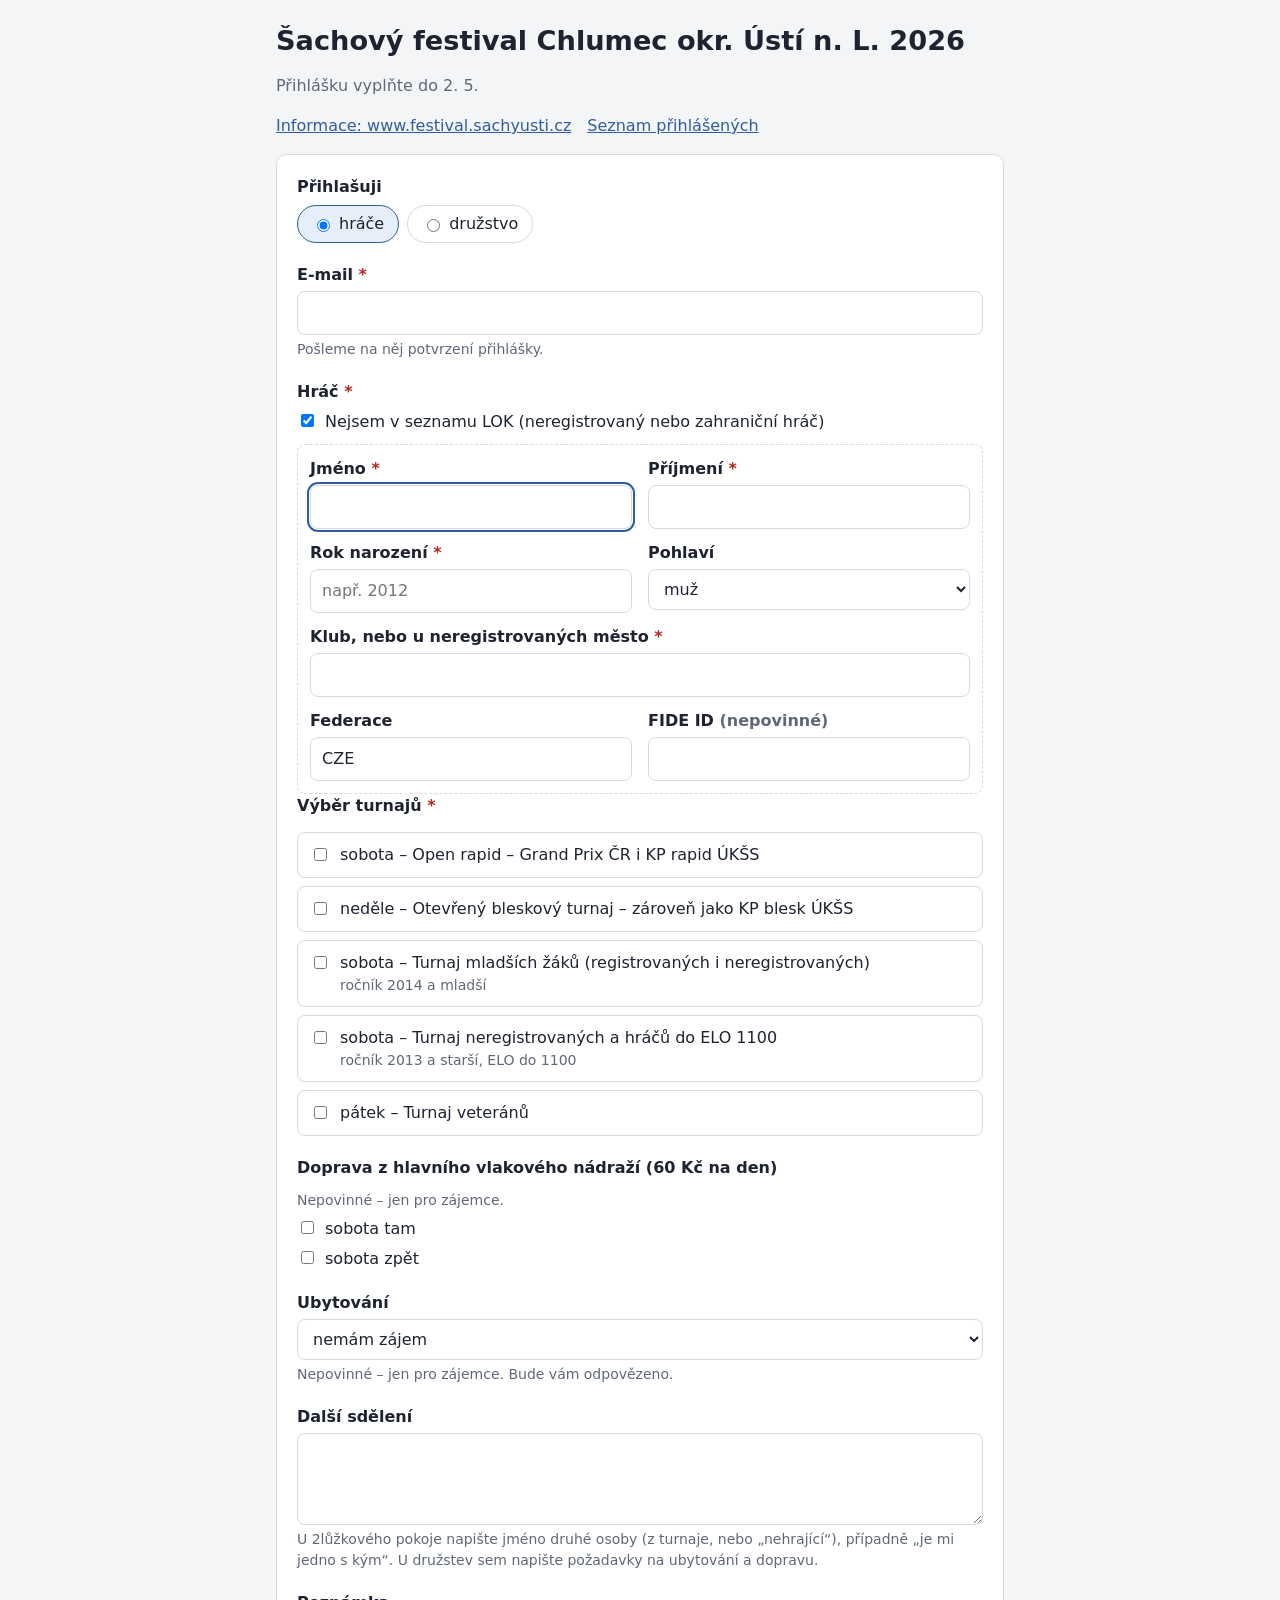
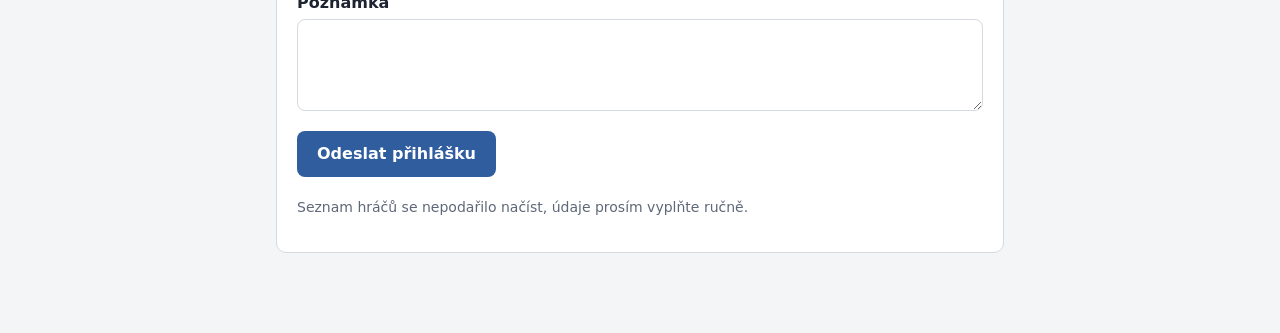
==== docs/index.html @ b5b591aa "Přihlašovací formulář s našeptáváním z LOK a exportem pro Swiss-Manager - formulář na GitHub Pages (" ====
<!doctype html>
<html lang="cs">
<head>
  <meta charset="utf-8">
  <meta name="viewport" content="width=device-width, initial-scale=1">
  <title>Přihláška na turnaj</title>
  <link rel="stylesheet" href="style.css">
</head>
<body>
  <main class="container">
    <header class="hero">
      <h1 id="festival-name">Přihláška na turnaj</h1>
      <p id="festival-intro" class="muted"></p>
      <p class="links"><a id="info-link" hidden>Informace o festivalu</a> <a href="seznam.html">Seznam přihlášených</a></p>
    </header>

    <div id="closed" class="card notice" hidden>Přihlašování je uzavřeno.</div>

    <form id="form" class="card" novalidate hidden>
      <fieldset id="mode-switch" class="mode" hidden>
        <legend>Přihlašuji</legend>
        <label class="pill"><input type="radio" name="mode" value="individual" checked> hráče</label>
        <label class="pill"><input type="radio" name="mode" value="team"> družstvo</label>
      </fieldset>

      <label class="block">E-mail <span class="req">*</span>
        <input type="email" name="email" autocomplete="email" required>
        <span class="hint">Pošleme na něj potvrzení přihlášky.</span>
      </label>

      <section id="individual" data-mode="individual">
        <div id="player-picker"></div>
        <fieldset class="tournaments">
          <legend>Výběr turnajů <span class="req">*</span></legend>
          <div id="tournament-list"></div>
        </fieldset>
      </section>

      <section id="team" data-mode="team" hidden>
        <fieldset id="team-tournament" class="tournaments" hidden>
          <legend>Soutěž družstev <span class="req">*</span></legend>
          <div id="team-tournament-list"></div>
        </fieldset>
        <div class="grid">
          <label>Název družstva <span class="req">*</span><input name="teamName"></label>
          <label>Kapitán / vedoucí družstva <span class="req">*</span><input name="teamCaptain"></label>
        </div>
        <div id="team-players"></div>
      </section>

      <div id="extras"></div>

      <!-- past na roboty: skutečný člověk toto pole nevidí -->
      <label class="hp" aria-hidden="true">Web<input name="web" tabindex="-1" autocomplete="off"></label>

      <div id="errors" class="errors" role="alert" hidden></div>
      <button type="submit" class="primary" id="submit">Odeslat přihlášku</button>
      <p id="db-info" class="muted small"></p>
    </form>

    <div id="done" class="card success" hidden></div>
  </main>

  <script src="js/players.js"></script>
  <script src="js/picker.js"></script>
  <script src="js/form.js"></script>
</body>
</html>
---- docs/style.css ----
:root {
  --bg: #f4f5f7;
  --card: #ffffff;
  --text: #1d2330;
  --muted: #5f6878;
  --border: #d5d9e0;
  --accent: #2f5d9e;
  --accent-text: #ffffff;
  --accent-soft: #e6eef9;
  --danger: #b3261e;
  --danger-soft: #fdecea;
  --warn: #7a5200;
  --warn-soft: #fff4d6;
  --ok-soft: #e7f5ea;
  --radius: 10px;
  color-scheme: light;
}

@media (prefers-color-scheme: dark) {
  :root {
    --bg: #14171c;
    --card: #1d2128;
    --text: #e6e8ec;
    --muted: #9aa3b2;
    --border: #353b46;
    --accent: #7aa7ea;
    --accent-text: #0c1320;
    --accent-soft: #23314a;
    --danger: #ff8a80;
    --danger-soft: #3a1f1f;
    --warn: #ffd27a;
    --warn-soft: #3a3020;
    --ok-soft: #1f3326;
    color-scheme: dark;
  }
}

* { box-sizing: border-box; }
[hidden] { display: none !important; }

body {
  margin: 0;
  background: var(--bg);
  color: var(--text);
  font: 16px/1.5 system-ui, -apple-system, "Segoe UI", Roboto, sans-serif;
}

.container { max-width: 760px; margin: 0 auto; padding: 24px 16px 64px; }
.container.wide { max-width: 1000px; }

h1 { font-size: 1.7rem; line-height: 1.25; margin: 0 0 6px; }
h2 { font-size: 1.2rem; margin: 0 0 8px; }
h3 { font-size: 1.05rem; margin: 18px 0 6px; }
a { color: var(--accent); }

.hero { margin-bottom: 16px; }
.links { display: flex; gap: 16px; flex-wrap: wrap; margin: 4px 0 0; }
.muted { color: var(--muted); }
.small { font-size: 0.875rem; }
.req { color: var(--danger); }

.card {
  background: var(--card);
  border: 1px solid var(--border);
  border-radius: var(--radius);
  padding: 20px;
  margin-bottom: 16px;
}
.notice { font-weight: 600; }
.success { background: var(--ok-soft); }

form > * + *, #extras > * + * { margin-top: 20px; }
section > * + * { margin-top: 16px; }

fieldset { border: 0; padding: 0; margin: 0; min-width: 0; }
legend, .field-label { font-weight: 600; margin-bottom: 6px; padding: 0; }

label.block, .grid label { display: block; font-weight: 600; }
label.block > input, label.block > select, label.block > textarea,
.grid input, .grid select {
  display: block;
  width: 100%;
  margin-top: 4px;
  font-weight: 400;
}

input, select, textarea, button {
  font: inherit;
  color: inherit;
}
input:not([type="checkbox"]):not([type="radio"]), select, textarea {
  background: var(--card);
  border: 1px solid var(--border);
  border-radius: 8px;
  padding: 9px 11px;
}
input:focus-visible, select:focus-visible, textarea:focus-visible, button:focus-visible {
  outline: 2px solid var(--accent);
  outline-offset: 1px;
}
textarea { resize: vertical; }

.hint { display: block; font-weight: 400; font-size: 0.875rem; color: var(--muted); margin-top: 4px; }

.grid { display: grid; grid-template-columns: 1fr 1fr; gap: 12px 16px; }
.grid .wide { grid-column: 1 / -1; }
@media (max-width: 560px) { .grid { grid-template-columns: 1fr; } }

.check { display: flex; gap: 8px; align-items: flex-start; font-weight: 400; margin-top: 6px; cursor: pointer; }
.check input { margin-top: 4px; }

.mode { display: flex; gap: 8px; flex-wrap: wrap; align-items: center; }
.mode legend { width: 100%; }
.pill {
  display: inline-flex; gap: 6px; align-items: center;
  border: 1px solid var(--border); border-radius: 999px; padding: 6px 14px; cursor: pointer;
}
.pill:has(input:checked) { background: var(--accent-soft); border-color: var(--accent); }

/* turnaje */
.tournament {
  display: flex; gap: 10px; align-items: flex-start;
  padding: 10px 12px; border: 1px solid var(--border); border-radius: 8px; margin-top: 8px; cursor: pointer;
}
.tournament input { margin-top: 5px; }
.tournament:has(input:checked) { border-color: var(--accent); background: var(--accent-soft); }
.tournament.disabled { opacity: 0.65; cursor: not-allowed; }
.t-body { display: flex; flex-direction: column; }
.t-rule { font-size: 0.875rem; color: var(--muted); }
.t-block { font-size: 0.875rem; color: var(--danger); }
.t-warn { font-size: 0.875rem; color: var(--warn); background: var(--warn-soft); padding: 4px 8px; border-radius: 6px; margin-top: 4px; }

/* výběr hráče */
.picker { display: block; }
.search-wrap { position: relative; }
.search { width: 100%; }
.suggestions {
  position: absolute; z-index: 10; left: 0; right: 0; top: calc(100% + 4px);
  margin: 0; padding: 4px; list-style: none;
  background: var(--card); border: 1px solid var(--border); border-radius: 8px;
  box-shadow: 0 8px 24px rgba(0, 0, 0, 0.15);
  max-height: 340px; overflow-y: auto;
}
.suggestions li { padding: 8px 10px; border-radius: 6px; cursor: pointer; display: flex; flex-direction: column; }
.suggestions li[aria-selected="true"] { background: var(--accent-soft); }
.suggestions li.empty { cursor: default; color: var(--muted); }
.opt-name { font-weight: 600; }
.opt-meta { font-size: 0.875rem; color: var(--muted); }
.badge {
  display: inline-block; font-size: 0.75rem; font-weight: 700; padding: 0 6px; border-radius: 4px;
  background: var(--accent-soft); color: var(--accent); vertical-align: 1px;
}
.picked {
  display: flex; justify-content: space-between; gap: 12px; align-items: center;
  border: 1px solid var(--accent); background: var(--accent-soft); border-radius: 8px; padding: 10px 12px;
}
.manual { margin-top: 10px; padding: 12px; border: 1px dashed var(--border); border-radius: 8px; }

.board { padding-top: 12px; border-top: 1px solid var(--border); }
.section-title { font-size: 1rem; }

button.link { background: none; border: 0; color: var(--accent); text-decoration: underline; cursor: pointer; padding: 4px; }
button.primary, a.button {
  display: inline-block; border: 0; border-radius: 8px; padding: 11px 20px; cursor: pointer;
  background: var(--accent); color: var(--accent-text); font-weight: 600; text-decoration: none;
}
a.button { background: transparent; color: var(--accent); border: 1px solid var(--accent); }
button.primary:disabled { opacity: 0.6; cursor: progress; }
.actions { display: flex; gap: 12px; flex-wrap: wrap; }

.errors { background: var(--danger-soft); color: var(--danger); border-radius: 8px; padding: 12px 16px; }
.errors ul { margin: 6px 0 0; padding-left: 20px; }

.hp { position: absolute; left: -10000px; width: 1px; height: 1px; overflow: hidden; }

/* seznam přihlášených */
.toc { display: flex; flex-wrap: wrap; gap: 8px 16px; margin-bottom: 16px; }
.table-wrap { overflow-x: auto; }
table { width: 100%; border-collapse: collapse; font-size: 0.95rem; }
th, td { text-align: left; padding: 6px 8px; border-bottom: 1px solid var(--border); white-space: nowrap; }
td:nth-child(4) { white-space: normal; }
th { font-size: 0.8rem; text-transform: uppercase; letter-spacing: 0.03em; color: var(--muted); }
.num { text-align: right; font-variant-numeric: tabular-nums; }
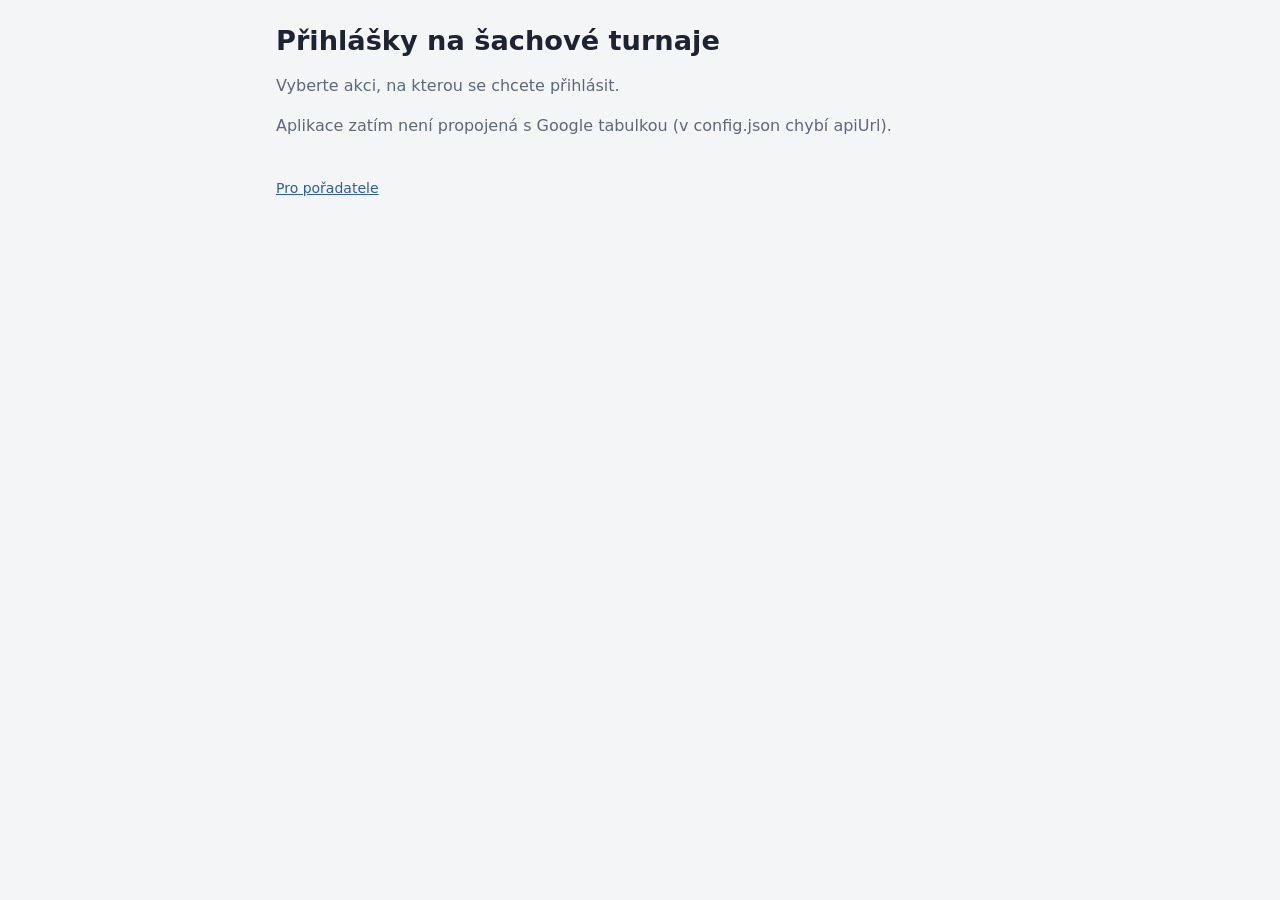
==== commit 823f713a: "Webová aplikace pro více akcí: administrace, správci, export pro SM - akce a turnaje se zakládají v " ====
--- a/docs/index.html
+++ b/docs/index.html
@@ -3,66 +3,22 @@
 <head>
   <meta charset="utf-8">
   <meta name="viewport" content="width=device-width, initial-scale=1">
-  <title>Přihláška na turnaj</title>
+  <title>Přihlášky na šachové turnaje</title>
   <link rel="stylesheet" href="style.css">
 </head>
 <body>
   <main class="container">
     <header class="hero">
-      <h1 id="festival-name">Přihláška na turnaj</h1>
-      <p id="festival-intro" class="muted"></p>
-      <p class="links"><a id="info-link" hidden>Informace o festivalu</a> <a href="seznam.html">Seznam přihlášených</a></p>
+      <h1 id="site-name">Přihlášky na šachové turnaje</h1>
+      <p class="muted">Vyberte akci, na kterou se chcete přihlásit.</p>
     </header>
-
-    <div id="closed" class="card notice" hidden>Přihlašování je uzavřeno.</div>
-
-    <form id="form" class="card" novalidate hidden>
-      <fieldset id="mode-switch" class="mode" hidden>
-        <legend>Přihlašuji</legend>
-        <label class="pill"><input type="radio" name="mode" value="individual" checked> hráče</label>
-        <label class="pill"><input type="radio" name="mode" value="team"> družstvo</label>
-      </fieldset>
-
-      <label class="block">E-mail <span class="req">*</span>
-        <input type="email" name="email" autocomplete="email" required>
-        <span class="hint">Pošleme na něj potvrzení přihlášky.</span>
-      </label>
-
-      <section id="individual" data-mode="individual">
-        <div id="player-picker"></div>
-        <fieldset class="tournaments">
-          <legend>Výběr turnajů <span class="req">*</span></legend>
-          <div id="tournament-list"></div>
-        </fieldset>
-      </section>
-
-      <section id="team" data-mode="team" hidden>
-        <fieldset id="team-tournament" class="tournaments" hidden>
-          <legend>Soutěž družstev <span class="req">*</span></legend>
-          <div id="team-tournament-list"></div>
-        </fieldset>
-        <div class="grid">
-          <label>Název družstva <span class="req">*</span><input name="teamName"></label>
-          <label>Kapitán / vedoucí družstva <span class="req">*</span><input name="teamCaptain"></label>
-        </div>
-        <div id="team-players"></div>
-      </section>
-
-      <div id="extras"></div>
-
-      <!-- past na roboty: skutečný člověk toto pole nevidí -->
-      <label class="hp" aria-hidden="true">Web<input name="web" tabindex="-1" autocomplete="off"></label>
-
-      <div id="errors" class="errors" role="alert" hidden></div>
-      <button type="submit" class="primary" id="submit">Odeslat přihlášku</button>
-      <p id="db-info" class="muted small"></p>
-    </form>
-
-    <div id="done" class="card success" hidden></div>
+    <p id="status" class="muted">Načítám akce…</p>
+    <div id="events"></div>
+    <footer class="footer"><a href="admin.html">Pro pořadatele</a></footer>
   </main>
-
-  <script src="js/players.js"></script>
+  <script src="js/api.js"></script>
+  <script src="js/rules.js"></script>
   <script src="js/picker.js"></script>
-  <script src="js/form.js"></script>
+  <script src="js/home.js"></script>
 </body>
 </html>
--- a/docs/style.css
+++ b/docs/style.css
@@ -77,7 +77,7 @@
 
 label.block, .grid label { display: block; font-weight: 600; }
 label.block > input, label.block > select, label.block > textarea,
-.grid input, .grid select {
+.grid input, .grid select, .grid textarea {
   display: block;
   width: 100%;
   margin-top: 4px;
@@ -160,13 +160,14 @@
 .section-title { font-size: 1rem; }
 
 button.link { background: none; border: 0; color: var(--accent); text-decoration: underline; cursor: pointer; padding: 4px; }
-button.primary, a.button {
-  display: inline-block; border: 0; border-radius: 8px; padding: 11px 20px; cursor: pointer;
-  background: var(--accent); color: var(--accent-text); font-weight: 600; text-decoration: none;
-}
-a.button { background: transparent; color: var(--accent); border: 1px solid var(--accent); }
-button.primary:disabled { opacity: 0.6; cursor: progress; }
-.actions { display: flex; gap: 12px; flex-wrap: wrap; }
+.button, button.primary, .dialog-form button:not(.link) {
+  display: inline-block; border-radius: 8px; padding: 10px 18px; cursor: pointer; font: inherit;
+  font-weight: 600; text-decoration: none; line-height: 1.3;
+  background: transparent; color: var(--accent); border: 1px solid var(--accent);
+}
+.button.primary, button.primary { background: var(--accent); color: var(--accent-text); border-color: var(--accent); }
+button:disabled { opacity: 0.6; cursor: progress; }
+.actions { display: flex; gap: 12px; flex-wrap: wrap; align-items: center; margin: 0; }
 
 .errors { background: var(--danger-soft); color: var(--danger); border-radius: 8px; padding: 12px 16px; }
 .errors ul { margin: 6px 0 0; padding-left: 20px; }
@@ -181,3 +182,50 @@
 td:nth-child(4) { white-space: normal; }
 th { font-size: 0.8rem; text-transform: uppercase; letter-spacing: 0.03em; color: var(--muted); }
 .num { text-align: right; font-variant-numeric: tabular-nums; }
+
+/* úvodní stránka */
+.event-card h2 { margin-bottom: 2px; }
+.event-card ul { margin: 8px 0; padding-left: 20px; }
+.footer { margin-top: 40px; font-size: 0.875rem; }
+.muted-badge { background: var(--border); color: var(--muted); }
+.danger-badge { background: var(--danger-soft); color: var(--danger); }
+
+/* administrace */
+.admin-bar { background: var(--card); border-bottom: 1px solid var(--border); position: sticky; top: 0; z-index: 20; }
+.admin-bar-inner { max-width: 1200px; margin: 0 auto; padding: 10px 16px; display: flex; gap: 16px; align-items: center; flex-wrap: wrap; }
+.admin-bar .brand { font-weight: 700; color: var(--text); text-decoration: none; }
+.admin-bar nav { display: flex; gap: 14px; }
+.spacer { flex: 1; }
+body.admin .container.wide { max-width: 1200px; }
+.page-head { display: flex; justify-content: space-between; align-items: flex-start; gap: 12px; flex-wrap: wrap; margin-bottom: 8px; }
+.page-head h1, .page-head h2 { margin: 0; }
+.toolbar { display: flex; gap: 12px; align-items: center; flex-wrap: wrap; margin: 16px 0; }
+.toolbar .check { margin: 0; }
+.admin-table td { white-space: normal; vertical-align: top; }
+.admin-table input, .admin-table select { width: 100%; min-width: 90px; padding: 5px 8px; }
+.row-actions { white-space: nowrap; }
+.row-actions > * + * { margin-left: 8px; }
+.admin-table tr.cancelled td { opacity: 0.55; text-decoration: line-through; }
+.admin-table tr.cancelled td.row-actions { opacity: 1; text-decoration: none; }
+.org-note { margin-top: 4px; color: var(--warn); }
+button.danger, .link.danger { color: var(--danger); }
+.small-btn { padding: 5px 12px; font-size: 0.875rem; }
+.status { display: inline-block; font-size: 0.8rem; font-weight: 600; padding: 1px 8px; border-radius: 999px; background: var(--border); color: var(--muted); white-space: nowrap; }
+.status-otevreno { background: var(--ok-soft); color: #1d6b32; }
+.status-koncept { background: var(--warn-soft); color: var(--warn); }
+.notice-inline { background: var(--warn-soft); color: var(--warn); padding: 8px 12px; border-radius: 8px; }
+.sub-card { border: 1px solid var(--border); border-radius: 8px; padding: 12px; margin-bottom: 12px; }
+.sub-card-head { display: flex; align-items: center; gap: 8px; margin-bottom: 8px; }
+.grid-3 { grid-template-columns: repeat(3, 1fr); }
+@media (max-width: 800px) { .grid-3 { grid-template-columns: 1fr 1fr; } }
+@media (max-width: 560px) { .grid-3 { grid-template-columns: 1fr; } }
+.grid > span.team-only { display: block; }
+.summary-grid { display: grid; grid-template-columns: repeat(auto-fill, minmax(260px, 1fr)); gap: 16px; }
+.summary-grid ul { padding-left: 18px; margin: 4px 0; }
+.sticky-actions { position: sticky; bottom: 0; background: var(--bg); padding: 12px 0; margin: 0; }
+.login { max-width: 480px; margin: 40px auto; }
+dialog { border: 1px solid var(--border); border-radius: var(--radius); background: var(--card); color: var(--text); padding: 20px; width: min(640px, calc(100vw - 32px)); max-height: calc(100vh - 32px); overflow: auto; }
+dialog::backdrop { background: rgba(0, 0, 0, 0.4); }
+.dialog-form > * + * { margin-top: 14px; }
+.dialog-form h2 { margin: 0; }
+.links button.link { padding: 0; }
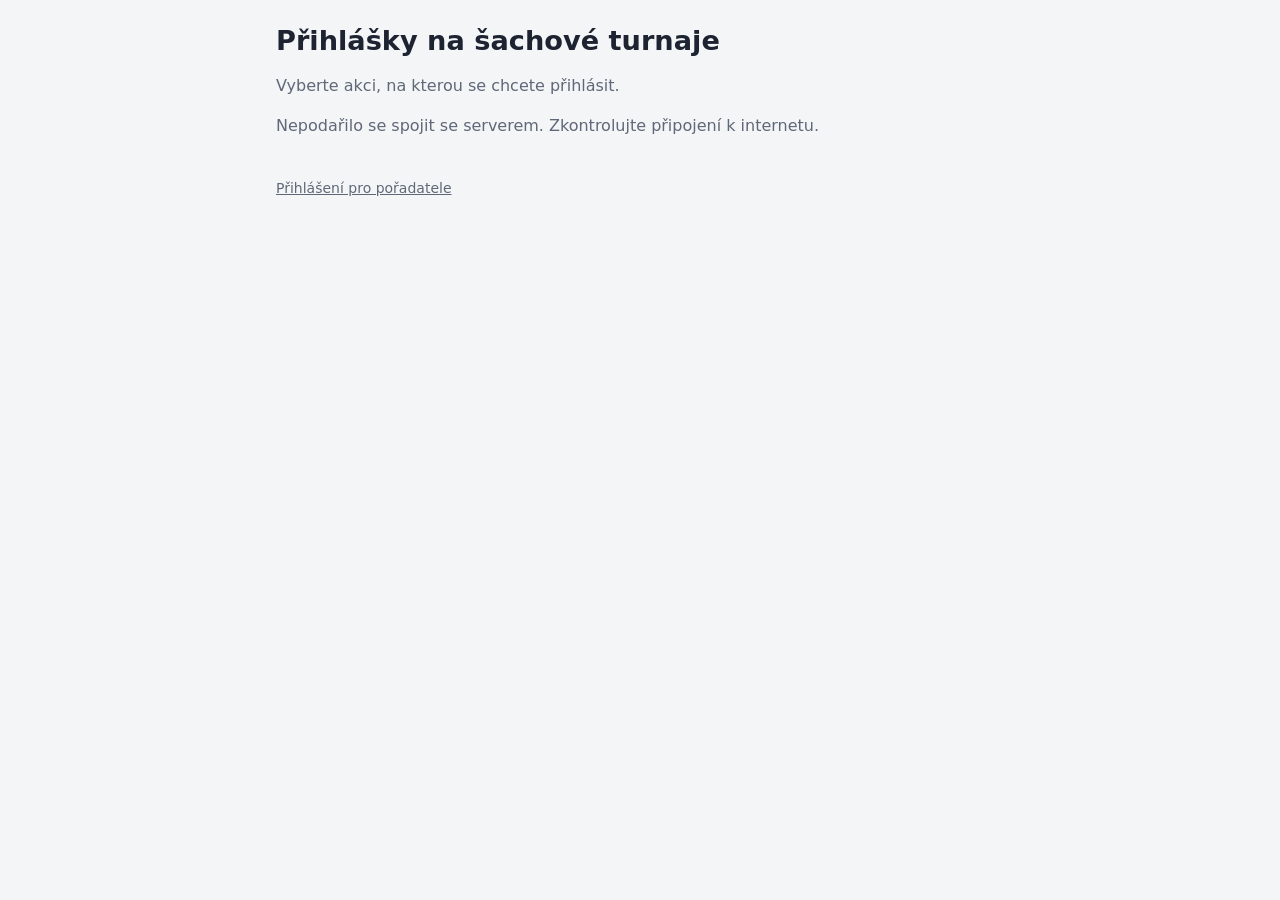
==== commit 605e64bd: "Rychlejší načítání: cache akcí, souběžné stahování hráčů, animace - server si veřejné akce pamatuje " ====
--- a/docs/index.html
+++ b/docs/index.html
@@ -12,9 +12,13 @@
       <h1 id="site-name">Přihlášky na šachové turnaje</h1>
       <p class="muted">Vyberte akci, na kterou se chcete přihlásit.</p>
     </header>
-    <p id="status" class="muted">Načítám akce…</p>
+    <div id="loader" class="loader-card card" role="status">
+      <span class="spinner" aria-hidden="true"></span>
+      <span>Načítám turnaje…<br><span class="small muted">První načtení může trvat několik sekund.</span></span>
+    </div>
+    <p id="status" class="muted" hidden></p>
     <div id="events"></div>
-    <footer class="footer"><a href="admin.html">Pro pořadatele</a></footer>
+    <footer class="footer" id="footer" hidden><a href="admin.html" class="muted">Přihlášení pro pořadatele</a></footer>
   </main>
   <script src="js/api.js"></script>
   <script src="js/rules.js"></script>
--- a/docs/style.css
+++ b/docs/style.css
@@ -165,7 +165,7 @@
   font-weight: 600; text-decoration: none; line-height: 1.3;
   background: transparent; color: var(--accent); border: 1px solid var(--accent);
 }
-.button.primary, button.primary { background: var(--accent); color: var(--accent-text); border-color: var(--accent); }
+.button.primary, button.primary, .dialog-form button.primary { background: var(--accent); color: var(--accent-text); border-color: var(--accent); }
 button:disabled { opacity: 0.6; cursor: progress; }
 .actions { display: flex; gap: 12px; flex-wrap: wrap; align-items: center; margin: 0; }
 
@@ -229,3 +229,67 @@
 .dialog-form > * + * { margin-top: 14px; }
 .dialog-form h2 { margin: 0; }
 .links button.link { padding: 0; }
+
+/* přihláška více hráčů (výprava) */
+.player-card { position: relative; border: 1px solid var(--border); border-radius: var(--radius); padding: 14px; }
+.player-card + .player-card { margin-top: 14px; }
+.player-card .remove-player { position: absolute; top: 10px; right: 10px; }
+.player-card .tournaments { margin-top: 12px; }
+.add-player { display: flex; flex-direction: column; align-items: flex-start; gap: 4px; }
+.bulk { display: flex; flex-wrap: wrap; gap: 8px; align-items: center; padding: 10px 12px; border-radius: 8px; background: var(--accent-soft); }
+.bulk-label { font-weight: 600; font-size: 0.9rem; margin-right: 4px; }
+.chip { font: inherit; font-size: 0.875rem; border: 1px solid var(--accent); color: var(--accent); background: var(--card); border-radius: 999px; padding: 4px 12px; cursor: pointer; }
+.chip[aria-pressed="true"] { background: var(--accent); color: var(--accent-text); }
+.chip:disabled { opacity: 0.5; cursor: not-allowed; }
+.done-player { margin: 8px 0; }
+
+/* formulář + panel pro hromadný výběr hráčů */
+.container.form-page { max-width: 760px; }
+.form-layout { display: flex; flex-direction: column-reverse; gap: 16px; }
+.form-layout > form { margin-bottom: 0; }
+@media (min-width: 1100px) {
+  .container.form-page:has(.form-layout.with-finder) { max-width: 1280px; }
+  .form-layout.with-finder { display: grid; grid-template-columns: minmax(0, 1fr) 420px; align-items: start; }
+  .form-layout.with-finder > aside { position: sticky; top: 16px; }
+  .form-layout.with-finder .finder { max-height: calc(100vh - 32px); overflow-y: auto; }
+}
+.finder { margin: 0; }
+.finder summary { cursor: pointer; }
+.finder-body > * + * { margin-top: 12px; }
+.finder-filters { grid-template-columns: 1fr 1fr; }
+.finder-list { display: flex; flex-direction: column; gap: 2px; }
+.finder-row { display: flex; gap: 10px; align-items: flex-start; padding: 6px 8px; border-radius: 6px; cursor: pointer; }
+.finder-row:hover { background: var(--accent-soft); }
+.finder-row input { margin-top: 4px; }
+.finder-row > span { display: flex; flex-direction: column; }
+.finder-row.in-form { opacity: 0.6; cursor: default; }
+.finder-all { font-weight: 600; padding: 0 8px; }
+.finder-actions { background: var(--card); padding: 12px 0 4px; border-top: 1px solid var(--border); display: flex; flex-direction: column; gap: 8px; align-items: flex-start; }
+@media (min-width: 1100px) { .finder-actions { position: sticky; bottom: -20px; } }
+.finder-tours { display: flex; flex-wrap: wrap; gap: 6px; align-items: center; }
+
+/* import akce */
+.import-form textarea { width: 100%; font-family: ui-monospace, SFMono-Regular, Menlo, Consolas, monospace; font-size: 0.85rem; margin-top: 6px; }
+.steps { padding-left: 20px; margin: 0; }
+.steps > li + li { margin-top: 14px; }
+.steps .actions { margin-top: 8px; }
+.import-note { background: var(--warn-soft); color: var(--text); border-color: var(--warn); }
+.import-note ul { margin: 8px 0 0; padding-left: 20px; color: var(--warn); }
+
+/* změna přihlášky */
+.entry-player { padding: 10px 0; border-top: 1px solid var(--border); }
+.entry-player:first-child { border-top: 0; }
+.entry-row { display: flex; align-items: center; gap: 12px; flex-wrap: wrap; padding: 4px 0 4px 12px; }
+.entry-row > span:first-child { flex: 1; min-width: 160px; }
+.entry-row .check { margin: 0; }
+.cancelled-row > span:first-child { text-decoration: line-through; color: var(--muted); }
+.danger-check { color: var(--danger); }
+.entry-list { margin: 6px 0; padding-left: 20px; }
+#saved ul { margin: 6px 0; padding-left: 20px; }
+
+/* načítání */
+.loader-card { display: flex; align-items: center; gap: 16px; padding: 28px 20px; font-weight: 600; }
+.spinner { width: 34px; height: 34px; flex: none; border-radius: 50%; border: 4px solid var(--accent-soft); border-top-color: var(--accent); animation: spin 0.8s linear infinite; }
+@keyframes spin { to { transform: rotate(360deg); } }
+@media (prefers-reduced-motion: reduce) { .spinner { animation-duration: 2.4s; } }
+.footer a.muted { color: var(--muted); }
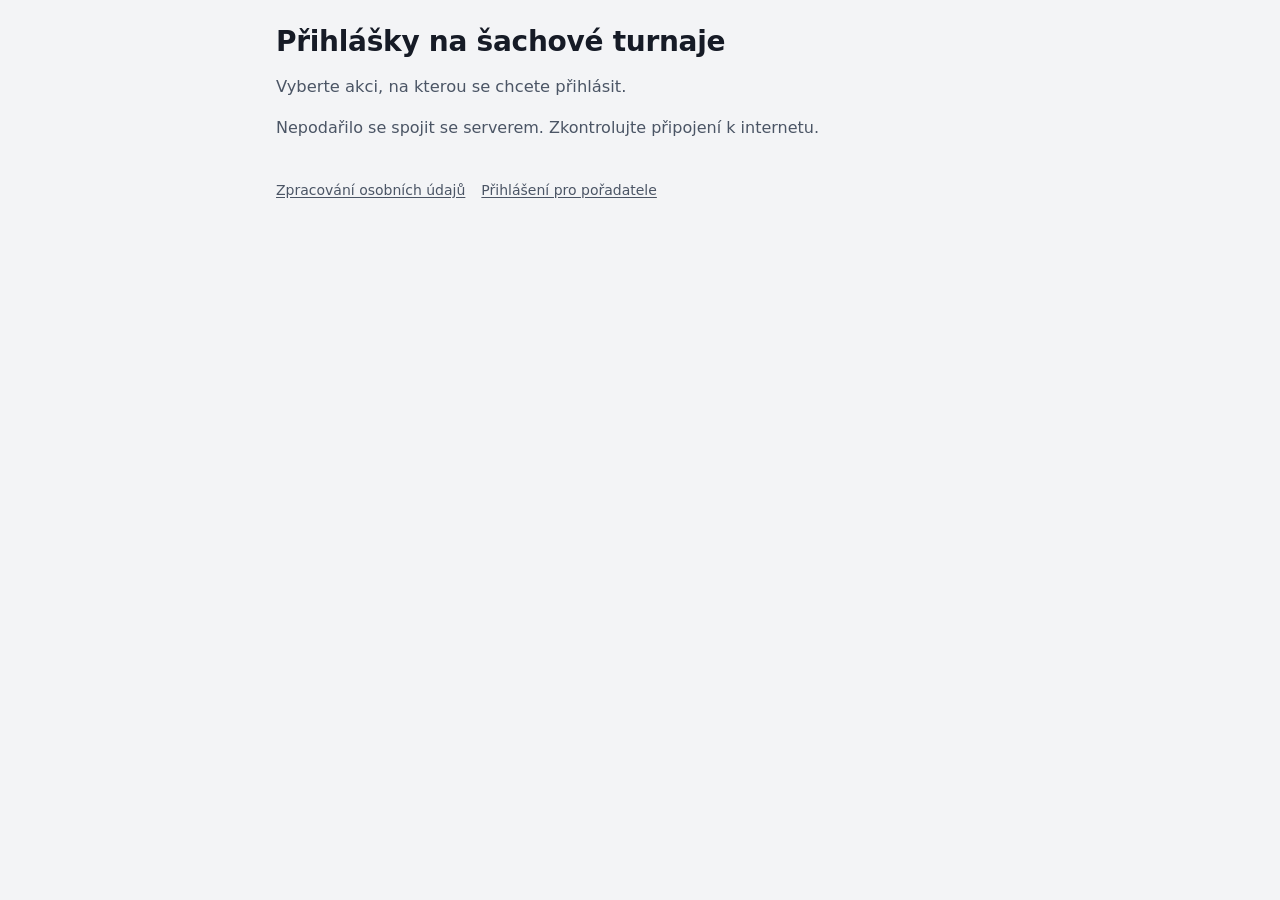
==== commit 277bcb7f: "Seznam k prezenci (po jménech, přihláškách, klubech) a stránka o zpracování osobních údajů - tisk se" ====
--- a/docs/index.html
+++ b/docs/index.html
@@ -18,7 +18,8 @@
     </div>
     <p id="status" class="muted" hidden></p>
     <div id="events"></div>
-    <footer class="footer" id="footer" hidden><a href="admin.html" class="muted">Přihlášení pro pořadatele</a></footer>
+    <footer class="footer links" id="footer" hidden><a href="ochrana-udaju.html" class="muted">Zpracování osobních údajů</a>
+      <a href="admin.html" class="muted">Přihlášení pro pořadatele</a></footer>
   </main>
   <script src="js/api.js"></script>
   <script src="js/rules.js"></script>
--- a/docs/style.css
+++ b/docs/style.css
@@ -1,36 +1,46 @@
 :root {
-  --bg: #f4f5f7;
+  --bg: #f3f4f6;
   --card: #ffffff;
-  --text: #1d2330;
-  --muted: #5f6878;
-  --border: #d5d9e0;
-  --accent: #2f5d9e;
+  --text: #161b26;
+  --muted: #4b5565;
+  --border: #d3d8e0;
+  --input-border: #8c95a3;
+  --row-hover: #f5f8fc;
+  --accent: #24569b;
+  --accent-hover: #1b4579;
   --accent-text: #ffffff;
-  --accent-soft: #e6eef9;
-  --danger: #b3261e;
+  --accent-soft: #e4edf9;
+  --danger: #a8201a;
   --danger-soft: #fdecea;
-  --warn: #7a5200;
-  --warn-soft: #fff4d6;
-  --ok-soft: #e7f5ea;
+  --warn: #6b4700;
+  --warn-soft: #fff3cf;
+  --ok: #17602c;
+  --ok-soft: #e3f4e7;
+  --shadow: 0 1px 2px rgba(16, 24, 40, 0.05), 0 1px 3px rgba(16, 24, 40, 0.06);
   --radius: 10px;
   color-scheme: light;
 }
 
 @media (prefers-color-scheme: dark) {
   :root {
-    --bg: #14171c;
-    --card: #1d2128;
-    --text: #e6e8ec;
-    --muted: #9aa3b2;
-    --border: #353b46;
-    --accent: #7aa7ea;
-    --accent-text: #0c1320;
-    --accent-soft: #23314a;
-    --danger: #ff8a80;
-    --danger-soft: #3a1f1f;
-    --warn: #ffd27a;
-    --warn-soft: #3a3020;
-    --ok-soft: #1f3326;
+    --bg: #121418;
+    --card: #1b1f26;
+    --text: #eceef2;
+    --muted: #b0b8c5;
+    --border: #343b47;
+    --input-border: #6b7584;
+    --row-hover: #222833;
+    --accent: #8fb6f0;
+    --accent-hover: #b0cbf5;
+    --accent-text: #0b1220;
+    --accent-soft: #22324b;
+    --danger: #ff9b92;
+    --danger-soft: #3d2020;
+    --warn: #ffd98a;
+    --warn-soft: #3a301c;
+    --ok: #8fdca4;
+    --ok-soft: #1d3526;
+    --shadow: none;
     color-scheme: dark;
   }
 }
@@ -48,10 +58,13 @@
 .container { max-width: 760px; margin: 0 auto; padding: 24px 16px 64px; }
 .container.wide { max-width: 1000px; }
 
-h1 { font-size: 1.7rem; line-height: 1.25; margin: 0 0 6px; }
-h2 { font-size: 1.2rem; margin: 0 0 8px; }
+h1 { font-size: 1.75rem; line-height: 1.25; margin: 0 0 6px; letter-spacing: -0.01em; }
+h2 { font-size: 1.2rem; line-height: 1.3; margin: 0 0 8px; }
 h3 { font-size: 1.05rem; margin: 18px 0 6px; }
-a { color: var(--accent); }
+a { color: var(--accent); text-underline-offset: 2px; }
+a:hover { color: var(--accent-hover); }
+::placeholder { color: var(--muted); opacity: 0.8; }
+input[type="checkbox"], input[type="radio"] { accent-color: var(--accent); width: 1.1em; height: 1.1em; flex: none; }
 
 .hero { margin-bottom: 16px; }
 .links { display: flex; gap: 16px; flex-wrap: wrap; margin: 4px 0 0; }
@@ -65,9 +78,10 @@
   border-radius: var(--radius);
   padding: 20px;
   margin-bottom: 16px;
+  box-shadow: var(--shadow);
 }
 .notice { font-weight: 600; }
-.success { background: var(--ok-soft); }
+.success { background: var(--ok-soft); border-color: var(--ok); }
 
 form > * + *, #extras > * + * { margin-top: 20px; }
 section > * + * { margin-top: 16px; }
@@ -90,10 +104,11 @@
 }
 input:not([type="checkbox"]):not([type="radio"]), select, textarea {
   background: var(--card);
-  border: 1px solid var(--border);
+  border: 1px solid var(--input-border);
   border-radius: 8px;
   padding: 9px 11px;
 }
+input:not([type="checkbox"]):not([type="radio"]):hover, select:hover, textarea:hover { border-color: var(--text); }
 input:focus-visible, select:focus-visible, textarea:focus-visible, button:focus-visible {
   outline: 2px solid var(--accent);
   outline-offset: 1px;
@@ -115,7 +130,8 @@
   display: inline-flex; gap: 6px; align-items: center;
   border: 1px solid var(--border); border-radius: 999px; padding: 6px 14px; cursor: pointer;
 }
-.pill:has(input:checked) { background: var(--accent-soft); border-color: var(--accent); }
+.pill:has(input:checked) { background: var(--accent-soft); border-color: var(--accent); font-weight: 600; }
+.pill:hover { border-color: var(--accent); }
 
 /* turnaje */
 .tournament {
@@ -123,11 +139,13 @@
   padding: 10px 12px; border: 1px solid var(--border); border-radius: 8px; margin-top: 8px; cursor: pointer;
 }
 .tournament input { margin-top: 5px; }
-.tournament:has(input:checked) { border-color: var(--accent); background: var(--accent-soft); }
-.tournament.disabled { opacity: 0.65; cursor: not-allowed; }
+.tournament:hover { border-color: var(--accent); }
+.tournament:has(input:checked) { border-color: var(--accent); background: var(--accent-soft); box-shadow: inset 3px 0 0 var(--accent); }
+.tournament.disabled { background: var(--bg); color: var(--muted); border-style: dashed; cursor: not-allowed; }
+.tournament.disabled:hover { border-color: var(--border); }
 .t-body { display: flex; flex-direction: column; }
 .t-rule { font-size: 0.875rem; color: var(--muted); }
-.t-block { font-size: 0.875rem; color: var(--danger); }
+.t-block { font-size: 0.875rem; color: var(--danger); font-weight: 600; }
 .t-warn { font-size: 0.875rem; color: var(--warn); background: var(--warn-soft); padding: 4px 8px; border-radius: 6px; margin-top: 4px; }
 
 /* výběr hráče */
@@ -147,8 +165,8 @@
 .opt-name { font-weight: 600; }
 .opt-meta { font-size: 0.875rem; color: var(--muted); }
 .badge {
-  display: inline-block; font-size: 0.75rem; font-weight: 700; padding: 0 6px; border-radius: 4px;
-  background: var(--accent-soft); color: var(--accent); vertical-align: 1px;
+  display: inline-block; font-size: 0.78rem; font-weight: 700; line-height: 1.5; padding: 0 7px; border-radius: 4px;
+  background: var(--accent-soft); color: var(--accent); vertical-align: 1px; white-space: nowrap;
 }
 .picked {
   display: flex; justify-content: space-between; gap: 12px; align-items: center;
@@ -159,17 +177,20 @@
 .board { padding-top: 12px; border-top: 1px solid var(--border); }
 .section-title { font-size: 1rem; }
 
-button.link { background: none; border: 0; color: var(--accent); text-decoration: underline; cursor: pointer; padding: 4px; }
+button.link { background: none; border: 0; color: var(--accent); text-decoration: underline; text-underline-offset: 2px; cursor: pointer; padding: 4px; }
+button.link:hover { color: var(--accent-hover); }
 .button, button.primary, .dialog-form button:not(.link) {
   display: inline-block; border-radius: 8px; padding: 10px 18px; cursor: pointer; font: inherit;
   font-weight: 600; text-decoration: none; line-height: 1.3;
   background: transparent; color: var(--accent); border: 1px solid var(--accent);
 }
 .button.primary, button.primary, .dialog-form button.primary { background: var(--accent); color: var(--accent-text); border-color: var(--accent); }
+.button:hover, button.primary:hover, .dialog-form button:not(.link):hover { background: var(--accent-soft); }
+.button.primary:hover, button.primary:hover, .dialog-form button.primary:hover { background: var(--accent-hover); border-color: var(--accent-hover); }
 button:disabled { opacity: 0.6; cursor: progress; }
 .actions { display: flex; gap: 12px; flex-wrap: wrap; align-items: center; margin: 0; }
 
-.errors { background: var(--danger-soft); color: var(--danger); border-radius: 8px; padding: 12px 16px; }
+.errors { background: var(--danger-soft); color: var(--danger); border: 1px solid var(--danger); border-radius: 8px; padding: 12px 16px; }
 .errors ul { margin: 6px 0 0; padding-left: 20px; }
 
 .hp { position: absolute; left: -10000px; width: 1px; height: 1px; overflow: hidden; }
@@ -180,21 +201,25 @@
 table { width: 100%; border-collapse: collapse; font-size: 0.95rem; }
 th, td { text-align: left; padding: 6px 8px; border-bottom: 1px solid var(--border); white-space: nowrap; }
 td:nth-child(4) { white-space: normal; }
-th { font-size: 0.8rem; text-transform: uppercase; letter-spacing: 0.03em; color: var(--muted); }
+th { font-size: 0.78rem; font-weight: 700; text-transform: uppercase; letter-spacing: 0.03em; color: var(--muted); border-bottom-width: 2px; }
+tbody tr:hover td { background: var(--row-hover); }
 .num { text-align: right; font-variant-numeric: tabular-nums; }
 
 /* úvodní stránka */
 .event-card h2 { margin-bottom: 2px; }
 .event-card ul { margin: 8px 0; padding-left: 20px; }
 .footer { margin-top: 40px; font-size: 0.875rem; }
-.muted-badge { background: var(--border); color: var(--muted); }
+.muted-badge { background: var(--bg); color: var(--muted); box-shadow: inset 0 0 0 1px var(--border); }
 .danger-badge { background: var(--danger-soft); color: var(--danger); }
 
 /* administrace */
 .admin-bar { background: var(--card); border-bottom: 1px solid var(--border); position: sticky; top: 0; z-index: 20; }
 .admin-bar-inner { max-width: 1200px; margin: 0 auto; padding: 10px 16px; display: flex; gap: 16px; align-items: center; flex-wrap: wrap; }
 .admin-bar .brand { font-weight: 700; color: var(--text); text-decoration: none; }
-.admin-bar nav { display: flex; gap: 14px; }
+.admin-bar nav { display: flex; gap: 4px; }
+.admin-bar nav a { text-decoration: none; font-weight: 600; padding: 6px 10px; border-radius: 6px; }
+.admin-bar nav a:hover { background: var(--accent-soft); }
+.admin-bar nav a[aria-current="page"] { background: var(--accent-soft); color: var(--text); }
 .spacer { flex: 1; }
 body.admin .container.wide { max-width: 1200px; }
 .page-head { display: flex; justify-content: space-between; align-items: flex-start; gap: 12px; flex-wrap: wrap; margin-bottom: 8px; }
@@ -203,17 +228,17 @@
 .toolbar .check { margin: 0; }
 .admin-table td { white-space: normal; vertical-align: top; }
 .admin-table input, .admin-table select { width: 100%; min-width: 90px; padding: 5px 8px; }
-.row-actions { white-space: nowrap; }
+.admin-table td.row-actions { white-space: nowrap; }
 .row-actions > * + * { margin-left: 8px; }
-.admin-table tr.cancelled td { opacity: 0.55; text-decoration: line-through; }
-.admin-table tr.cancelled td.row-actions { opacity: 1; text-decoration: none; }
+.admin-table tr.cancelled td { color: var(--muted); text-decoration: line-through; background: var(--bg); }
+.admin-table tr.cancelled td.row-actions, .admin-table tr.cancelled td .badge, .admin-table tr.cancelled td .small { text-decoration: none; }
 .org-note { margin-top: 4px; color: var(--warn); }
 button.danger, .link.danger { color: var(--danger); }
 .small-btn { padding: 5px 12px; font-size: 0.875rem; }
-.status { display: inline-block; font-size: 0.8rem; font-weight: 600; padding: 1px 8px; border-radius: 999px; background: var(--border); color: var(--muted); white-space: nowrap; }
-.status-otevreno { background: var(--ok-soft); color: #1d6b32; }
-.status-koncept { background: var(--warn-soft); color: var(--warn); }
-.notice-inline { background: var(--warn-soft); color: var(--warn); padding: 8px 12px; border-radius: 8px; }
+.status { display: inline-block; font-size: 0.82rem; font-weight: 700; padding: 1px 10px; border-radius: 999px; background: var(--bg); color: var(--muted); box-shadow: inset 0 0 0 1px var(--border); white-space: nowrap; }
+.status-otevreno { background: var(--ok-soft); color: var(--ok); box-shadow: inset 0 0 0 1px var(--ok); }
+.status-koncept { background: var(--warn-soft); color: var(--warn); box-shadow: inset 0 0 0 1px var(--warn); }
+.notice-inline { background: var(--warn-soft); color: var(--warn); border: 1px solid var(--warn); padding: 8px 12px; border-radius: 8px; font-weight: 600; }
 .sub-card { border: 1px solid var(--border); border-radius: 8px; padding: 12px; margin-bottom: 12px; }
 .sub-card-head { display: flex; align-items: center; gap: 8px; margin-bottom: 8px; }
 .grid-3 { grid-template-columns: repeat(3, 1fr); }
@@ -240,7 +265,9 @@
 .bulk-label { font-weight: 600; font-size: 0.9rem; margin-right: 4px; }
 .chip { font: inherit; font-size: 0.875rem; border: 1px solid var(--accent); color: var(--accent); background: var(--card); border-radius: 999px; padding: 4px 12px; cursor: pointer; }
 .chip[aria-pressed="true"] { background: var(--accent); color: var(--accent-text); }
-.chip:disabled { opacity: 0.5; cursor: not-allowed; }
+.chip:hover { background: var(--accent-soft); }
+.chip[aria-pressed="true"]:hover { background: var(--accent-hover); }
+.chip:disabled { border-color: var(--border); color: var(--muted); background: var(--bg); cursor: not-allowed; }
 .done-player { margin: 8px 0; }
 
 /* formulář + panel pro hromadný výběr hráčů */
@@ -262,7 +289,8 @@
 .finder-row:hover { background: var(--accent-soft); }
 .finder-row input { margin-top: 4px; }
 .finder-row > span { display: flex; flex-direction: column; }
-.finder-row.in-form { opacity: 0.6; cursor: default; }
+.finder-row.in-form { color: var(--muted); cursor: default; }
+.finder-row.in-form:hover { background: none; }
 .finder-all { font-weight: 600; padding: 0 8px; }
 .finder-actions { background: var(--card); padding: 12px 0 4px; border-top: 1px solid var(--border); display: flex; flex-direction: column; gap: 8px; align-items: flex-start; }
 @media (min-width: 1100px) { .finder-actions { position: sticky; bottom: -20px; } }
@@ -274,7 +302,7 @@
 .steps > li + li { margin-top: 14px; }
 .steps .actions { margin-top: 8px; }
 .import-note { background: var(--warn-soft); color: var(--text); border-color: var(--warn); }
-.import-note ul { margin: 8px 0 0; padding-left: 20px; color: var(--warn); }
+.import-note ul { margin: 8px 0 0; padding-left: 20px; }
 
 /* změna přihlášky */
 .entry-player { padding: 10px 0; border-top: 1px solid var(--border); }
@@ -293,3 +321,182 @@
 @keyframes spin { to { transform: rotate(360deg); } }
 @media (prefers-reduced-motion: reduce) { .spinner { animation-duration: 2.4s; } }
 .footer a.muted { color: var(--muted); }
+
+/* doplňky s cenou */
+.price { color: var(--muted); font-size: 0.875rem; white-space: nowrap; }
+.extra-qty .qty-row { display: flex; align-items: center; gap: 10px; margin-top: 8px; font-weight: 400; }
+.extra-qty .qty-name { flex: 1; }
+.extra-qty input[type="number"] { width: 80px; text-align: right; }
+.extras-total { padding: 12px 16px; border-radius: 8px; background: var(--accent-soft); border: 1px solid var(--accent); font-size: 1.05rem; }
+.extra-qty .qty-row > .small { min-width: 3.5em; }
+
+/* družstva a soupiska */
+.team-card { position: relative; border: 1px solid var(--border); border-radius: var(--radius); padding: 14px; }
+.team-card + .team-card { margin-top: 14px; }
+.team-card > * + * { margin-top: 12px; }
+.team-card .remove-team { position: absolute; top: 10px; right: 10px; }
+.team-title { margin: 0; }
+.roster-list { list-style: none; margin: 0; padding: 0; border: 1px solid var(--border); border-radius: 8px; }
+.roster-list:empty { display: none; }
+.roster-row { display: flex; gap: 10px; align-items: center; padding: 6px 10px; }
+.roster-row + .roster-row { border-top: 1px solid var(--border); }
+.roster-row.reserve { background: var(--bg); }
+.roster-row.invalid { background: var(--danger-soft); }
+.board-no { width: 2.2em; font-weight: 700; color: var(--muted); flex: none; }
+.rr-name { flex: 1; display: flex; flex-direction: column; min-width: 0; }
+.rr-actions { display: flex; gap: 2px; align-items: center; flex: none; }
+.rr-actions select { padding: 3px 6px; font-size: 0.85rem; max-width: 130px; }
+.rr-actions button:disabled { opacity: 0.35; cursor: default; }
+.roster-add { margin-top: 8px; }
+.roster-add .picker .manual-check { font-size: 0.9rem; }
+.team-block + .team-block { margin-top: 18px; padding-top: 14px; border-top: 1px solid var(--border); }
+.team-block > * + * { margin-top: 10px; }
+.team-block h3 { margin: 0; }
+.team-head { display: flex; flex-wrap: wrap; gap: 4px 12px; align-items: baseline; margin: 18px 0 6px; }
+.team-head h3 { margin: 0; }
+.fee-rules-box { margin-top: 12px; padding-top: 10px; border-top: 1px dashed var(--border); }
+.fee-rule { display: flex; gap: 8px; align-items: center; flex-wrap: wrap; margin: 6px 0; }
+.fee-rule select, .fee-rule input { padding: 6px 8px; }
+.fee-rule [data-r="value"] { width: 150px; }
+.fee-rule [data-r="price"] { width: 90px; }
+label.inline { display: inline-flex; gap: 6px; align-items: center; font-weight: 400; }
+
+/* platby a doklady */
+.stats { display: grid; grid-template-columns: repeat(3, 1fr); gap: 12px; margin-bottom: 16px; }
+.stats > div { background: var(--card); border: 1px solid var(--border); border-radius: var(--radius); padding: 12px 16px; display: flex; flex-direction: column; }
+.stats > div > span { color: var(--muted); font-size: 0.9rem; }
+.stats strong { font-size: 1.4rem; }
+.filters { display: flex; flex-wrap: wrap; gap: 10px 14px; align-items: flex-end; }
+.filters label { display: flex; flex-direction: column; font-weight: 600; font-size: 0.9rem; gap: 4px; }
+.filters .grow { flex: 1; min-width: 200px; }
+.pay-table tr.paid td { color: var(--muted); }
+.pay-bar { position: sticky; bottom: 0; z-index: 15; display: flex; flex-wrap: wrap; gap: 10px; align-items: center; background: var(--card);
+  border: 1px solid var(--accent); border-radius: var(--radius); padding: 10px 14px; margin: 12px 0; box-shadow: 0 -4px 16px rgba(0,0,0,0.08); }
+.issue-group { border: 1px solid var(--border); border-radius: 8px; padding: 8px 12px; margin-bottom: 10px; }
+.issue-group legend { padding: 0 6px; }
+.issue-group ul { margin: 4px 0 8px; padding-left: 18px; }
+.issue-list { max-height: 50vh; overflow: auto; }
+.print-bar { margin-bottom: 16px; }
+
+.receipt { position: relative; background: #fff; color: #111; border: 1px solid #999; padding: 18px 22px; margin: 0 auto 24px; max-width: 760px; font-size: 14px; }
+.receipt .rc-head { display: flex; justify-content: space-between; align-items: baseline; border-bottom: 2px solid #111; padding-bottom: 6px; margin-bottom: 10px; }
+.receipt h2 { margin: 0; font-size: 18px; letter-spacing: 0.04em; }
+.receipt .rc-parties { display: grid; grid-template-columns: 1fr 1fr; gap: 16px; margin-bottom: 12px; }
+.receipt .rc-label { display: block; font-size: 11px; text-transform: uppercase; letter-spacing: 0.05em; color: #555; }
+.receipt table { width: 100%; border-collapse: collapse; margin: 8px 0; }
+.receipt th, .receipt td { border-bottom: 1px solid #ccc; padding: 4px 6px; text-align: left; white-space: normal; color: #111; }
+.receipt th { font-size: 11px; text-transform: uppercase; color: #555; }
+.receipt tfoot td { font-weight: 700; border-top: 2px solid #111; border-bottom: 0; }
+.receipt .num { text-align: right; }
+.receipt .rc-sign { display: grid; grid-template-columns: repeat(3, 1fr); gap: 16px; margin-top: 36px; font-size: 12px; }
+.receipt .rc-sign span { display: block; border-top: 1px dotted #555; margin-top: 30px; padding-top: 2px; color: #555; }
+.receipt.storno { opacity: 0.7; }
+.storno-mark { position: absolute; top: 40%; left: 0; right: 0; text-align: center; font-size: 48px; font-weight: 800; color: rgba(200,0,0,0.25); transform: rotate(-12deg); pointer-events: none; }
+@media print {
+  body.print-receipts { background: #fff; }
+  body.print-receipts .admin-bar, body.print-receipts .no-print { display: none !important; }
+  body.print-receipts .container { max-width: none; padding: 0; }
+  .receipt { border: 1px solid #000; margin: 0 0 0; page-break-after: always; break-after: page; max-width: none; }
+  .receipt:last-child { page-break-after: auto; break-after: auto; }
+}
+@media (max-width: 560px) { .stats { grid-template-columns: 1fr; } .receipt .rc-parties, .receipt .rc-sign { grid-template-columns: 1fr; } }
+.pay-table .num { white-space: nowrap; }
+
+/* prázdné doklady */
+.receipt .blank-line { display: block; border-bottom: 1px solid #888; height: 1.5em; margin: 2px 0; }
+.receipt .blank-line.short { display: inline-block; width: 9em; height: 1.1em; vertical-align: bottom; }
+.receipt .rc-meta .blank-line { display: inline-block; width: 9em; height: 1.1em; vertical-align: bottom; }
+.receipt.blank tbody td { height: 1.6em; }
+.receipt.half .rc-sign { margin-top: 20px; }
+.receipt.half .rc-sign span { margin-top: 22px; }
+@media print {
+  .half-pages .receipt.half { page-break-after: auto; break-after: auto; height: 136mm; overflow: hidden; margin: 0 0 6mm; padding: 10px 16px; font-size: 12px; }
+  .half-pages .receipt.half:nth-child(2n) { page-break-after: always; break-after: page; }
+  .half-pages .receipt.half:last-child { page-break-after: auto; break-after: auto; }
+}
+
+/* přehlednost: kroky formuláře, navigace, mobilní tabulky */
+.back { margin: 0 0 6px; }
+.back a { text-decoration: none; font-weight: 600; }
+.back a:hover { text-decoration: underline; }
+.hero .muted { font-size: 1.02rem; }
+.step-title { display: flex; align-items: center; gap: 10px; font-size: 1.15rem; margin: 0; padding-top: 20px; border-top: 1px solid var(--border); }
+form > .step-title { margin-top: 28px; }
+form > .step-title:first-child { margin-top: 0; padding-top: 0; border-top: 0; }
+form > .step-title + * { margin-top: 12px; }
+#extras > fieldset.extra > legend { float: left; width: 100%; }
+#extras > fieldset.extra > legend + * { clear: both; }
+section > .step-title { margin-bottom: 4px; }
+.step-no { display: inline-flex; align-items: center; justify-content: center; width: 1.7em; height: 1.7em; border-radius: 50%;
+  background: var(--accent); color: var(--accent-text); font-size: 0.85rem; font-weight: 700; flex: none; }
+#extras > .extra { padding-top: 16px; border-top: 1px dashed var(--border); }
+#extras > .extra:first-child, #extras > .extra[hidden] + .extra:not([hidden]) { border-top: 0; padding-top: 0; }
+.player-card, .team-card { background: var(--card); box-shadow: var(--shadow); }
+.player-card:focus-within, .team-card:focus-within { border-color: var(--accent); }
+#submit { font-size: 1.05rem; padding: 12px 24px; }
+
+.event-card { border-left: 4px solid var(--accent); }
+.event-card ul { color: var(--text); }
+.event-card ul li + li { margin-top: 2px; }
+
+.jump { display: flex; flex-wrap: wrap; gap: 6px; align-items: center; margin: 12px 0 0; }
+.jump .chip strong { margin-left: 2px; }
+.stats .stat-ok strong { color: var(--ok); }
+.stats .stat-warn strong { color: var(--warn); }
+.pay-table tr.paid td { background: var(--ok-soft); }
+
+/* tabulky na mobilu se posouvají do strany místo lámání po slovech */
+@media (max-width: 760px) {
+  .admin-table { min-width: 720px; }
+  .admin-bar-inner { gap: 8px 12px; }
+  .container { padding-top: 16px; }
+  h1 { font-size: 1.45rem; }
+  .card { padding: 16px; }
+}
+.table-wrap { -webkit-overflow-scrolling: touch; }
+
+/* seznam k prezenci (tisk) */
+.presence { background: #fff; color: #111; padding: 16px; border: 1px solid #ccc; }
+.presence .pr-head h1 { font-size: 20px; margin: 0; }
+.presence .pr-head p { margin: 2px 0 10px; font-size: 12px; color: #333; }
+.pr-table { width: 100%; border-collapse: collapse; font-size: 12.5px; }
+.pr-table th, .pr-table td { border: 1px solid #999; padding: 3px 6px; color: #111; white-space: normal; vertical-align: top; background: #fff; }
+.pr-table th { font-size: 11px; color: #333; background: #eee; }
+.pr-table tbody tr:hover td { background: #fff; }
+.pr-table .pr-letter td { background: #e6e6e6; font-weight: 700; padding: 1px 6px; }
+.pr-table .pr-box, .pr-box-h { width: 34px; }
+.pr-table .num { white-space: nowrap; }
+.pr-sub { color: #666; }
+.pr-extras { font-size: 11px; color: #444; }
+.pr-table td.pr-group { white-space: nowrap; font-size: 11.5px; }
+.pr-table td:nth-child(2) { min-width: 9em; }
+.pr-groups { margin-top: 18px; }
+.pr-groups h2 { font-size: 15px; margin: 0 0 2px; }
+.pr-group-card { border: 1px solid #999; padding: 6px 8px; margin-top: 8px; break-inside: avoid; page-break-inside: avoid; }
+.pr-group-head { display: flex; gap: 10px; align-items: center; }
+.pr-group-head .pr-title { flex: 1; }
+.pr-letter-badge { display: inline-flex; width: 28px; height: 28px; align-items: center; justify-content: center; border: 2px solid #111; border-radius: 50%; font-weight: 800; }
+.pr-total { font-weight: 800; font-size: 15px; white-space: nowrap; }
+.pr-box.big { width: 26px; height: 26px; border: 1.5px solid #111; }
+.pr-items { width: 100%; border-collapse: collapse; font-size: 12px; margin-top: 4px; }
+.pr-items td { border: 0; border-top: 1px dotted #bbb; padding: 2px 4px; color: #111; background: #fff; }
+.pr-items tbody tr:hover td { background: #fff; }
+@media print {
+  .presence { border: 0; padding: 0; }
+  .pr-table thead { display: table-header-group; }
+  .pr-table tr { break-inside: avoid; page-break-inside: avoid; }
+  @page { size: A4 portrait; margin: 10mm; }
+}
+
+/* zpracování osobních údajů */
+.privacy-note { color: var(--muted); }
+.prose h2 { margin-top: 22px; }
+.prose h2:first-child { margin-top: 0; }
+.prose ul { padding-left: 20px; }
+.prose li + li { margin-top: 6px; }
+.controller { padding: 10px 14px; border-left: 4px solid var(--accent); background: var(--accent-soft); border-radius: 6px; }
+.print-bar .chip { text-decoration: none; }
+.print-bar .chip.active { background: var(--accent); color: var(--accent-text); }
+.pr-inner { margin-top: 6px; font-size: 12px; }
+.pr-group-card .pr-inner th { background: #f3f3f3; }
+.pr-subtotals { margin: 4px 0 0; color: #333; }
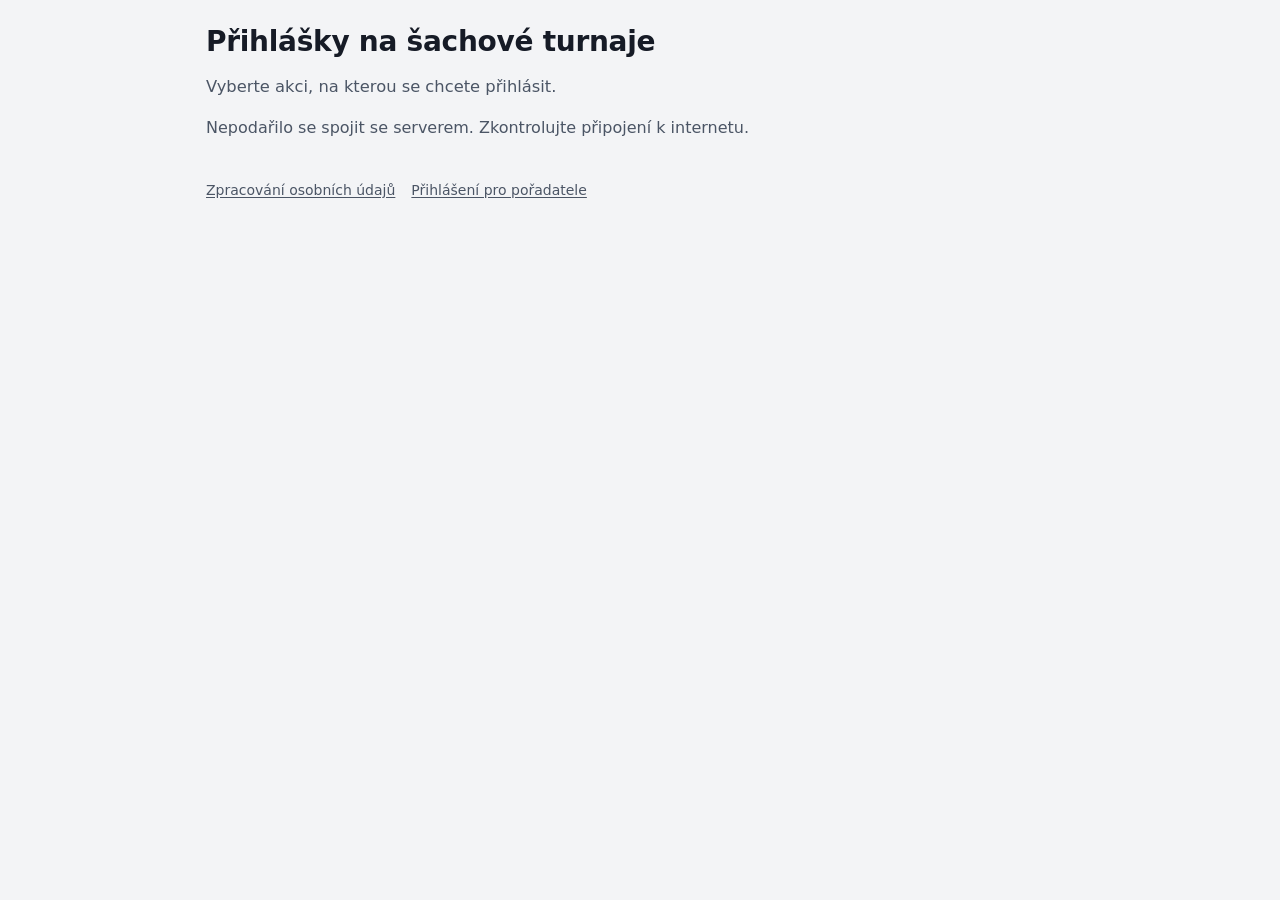
==== commit 7955e181: "Úvodní stránka: kompaktní seznam po měsících, kalendář, hledání a uložení akce do kalendáře - akce j" ====
--- a/docs/index.html
+++ b/docs/index.html
@@ -7,7 +7,7 @@
   <link rel="stylesheet" href="style.css">
 </head>
 <body>
-  <main class="container">
+  <main class="container home">
     <header class="hero">
       <h1 id="site-name">Přihlášky na šachové turnaje</h1>
       <p class="muted">Vyberte akci, na kterou se chcete přihlásit.</p>
@@ -17,6 +17,14 @@
       <span>Načítám turnaje…<br><span class="small muted">První načtení může trvat několik sekund.</span></span>
     </div>
     <p id="status" class="muted" hidden></p>
+    <div id="toolbar" class="home-toolbar" hidden>
+      <div class="seg" role="group" aria-label="Zobrazení">
+        <button type="button" data-view="list" aria-pressed="true">Seznam</button>
+        <button type="button" data-view="calendar" aria-pressed="false">Kalendář</button>
+      </div>
+      <label id="search-wrap" class="home-search" hidden><span class="hp">Hledat akci</span>
+        <input id="search" type="search" placeholder="Hledat akci, místo nebo turnaj…" autocomplete="off"></label>
+    </div>
     <div id="events"></div>
     <footer class="footer links" id="footer" hidden><a href="ochrana-udaju.html" class="muted">Zpracování osobních údajů</a>
       <a href="admin.html" class="muted">Přihlášení pro pořadatele</a></footer>
--- a/docs/style.css
+++ b/docs/style.css
@@ -500,3 +500,67 @@
 .pr-inner { margin-top: 6px; font-size: 12px; }
 .pr-group-card .pr-inner th { background: #f3f3f3; }
 .pr-subtotals { margin: 4px 0 0; color: #333; }
+
+/* úvodní stránka: kompaktní seznam a kalendář */
+.container.home { max-width: 900px; }
+.home-toolbar { display: flex; gap: 12px; align-items: center; flex-wrap: wrap; margin: 0 0 8px; }
+.home-search { flex: 1; min-width: 220px; }
+.home-search input { width: 100%; }
+.seg { display: inline-flex; border: 1px solid var(--accent); border-radius: 8px; overflow: hidden; }
+.seg button { font: inherit; font-weight: 600; border: 0; background: var(--card); color: var(--accent); padding: 7px 14px; cursor: pointer; }
+.seg button + button { border-left: 1px solid var(--accent); }
+.seg button[aria-pressed="true"] { background: var(--accent); color: var(--accent-text); }
+.month-title { font-size: 0.85rem; text-transform: uppercase; letter-spacing: 0.06em; color: var(--muted); margin: 18px 0 6px; }
+.month-title:first-child { margin-top: 4px; }
+.ev-row { display: grid; grid-template-columns: 64px minmax(0, 1fr) auto; gap: 4px 16px; align-items: center;
+  background: var(--card); border: 1px solid var(--border); border-radius: var(--radius); padding: 10px 14px; margin-bottom: 8px; box-shadow: var(--shadow); }
+.ev-row:hover { border-color: var(--accent); }
+.ev-date { display: flex; flex-direction: column; align-items: center; justify-content: center; line-height: 1.1;
+  border-radius: 8px; background: var(--accent-soft); color: var(--accent); padding: 6px 2px; min-height: 58px; }
+.ev-month { font-size: 0.72rem; font-weight: 700; text-transform: uppercase; letter-spacing: 0.05em; }
+.ev-day { font-size: 1.35rem; font-weight: 800; }
+.ev-day.long { font-size: 1.05rem; }
+.ev-wd { font-size: 0.72rem; color: var(--muted); }
+.ev-main { min-width: 0; }
+.ev-main h3 { margin: 0; font-size: 1.05rem; line-height: 1.3; }
+.ev-main h3 a { color: var(--text); text-decoration: none; }
+.ev-main h3 a:hover { color: var(--accent); text-decoration: underline; }
+.ev-meta { margin: 2px 0 0; font-size: 0.9rem; color: var(--muted); }
+.ev-soon { color: var(--warn); font-weight: 700; }
+.ev-tours { font-size: 0.9rem; margin-top: 2px; }
+.ev-tours summary { cursor: pointer; color: var(--muted); }
+.ev-tours summary:hover { color: var(--accent); }
+.ev-tours ul { margin: 4px 0 2px; padding-left: 18px; }
+.ev-actions { display: flex; flex-direction: column; align-items: flex-end; gap: 6px; }
+.ev-links { display: flex; gap: 12px; font-size: 0.875rem; flex-wrap: wrap; justify-content: flex-end; }
+.ev-links button.link { padding: 0; font-size: inherit; }
+.ev-row.closed .ev-date { background: var(--bg); color: var(--muted); box-shadow: inset 0 0 0 1px var(--border); }
+.closed-list { margin-top: 18px; }
+.closed-list > summary { cursor: pointer; font-weight: 600; color: var(--muted); margin-bottom: 8px; }
+@media (max-width: 640px) {
+  .ev-row { grid-template-columns: 52px minmax(0, 1fr); padding: 10px; gap: 4px 12px; }
+  .ev-date { min-height: 50px; }
+  .ev-actions { grid-column: 1 / -1; flex-direction: row; align-items: center; justify-content: space-between; flex-wrap: wrap; }
+}
+
+.cal { padding: 14px; }
+.cal-head { display: flex; align-items: center; justify-content: space-between; margin-bottom: 10px; }
+.cal-head h2 { margin: 0; font-size: 1.15rem; text-transform: capitalize; }
+.cal-grid { display: grid; grid-template-columns: repeat(7, minmax(0, 1fr)); gap: 3px; }
+.cal-wd { text-align: center; font-size: 0.78rem; font-weight: 700; color: var(--muted); text-transform: uppercase; padding: 2px 0; }
+.cal-cell { min-height: 74px; border: 1px solid var(--border); border-radius: 6px; padding: 3px; display: flex; flex-direction: column; gap: 2px; min-width: 0; }
+.cal-cell.other { background: var(--bg); }
+.cal-cell.other .cal-num { color: var(--muted); }
+.cal-cell.today { border-color: var(--accent); box-shadow: inset 0 0 0 1px var(--accent); }
+.cal-num { font-size: 0.8rem; font-weight: 700; }
+.cal-ev { display: block; font-size: 0.75rem; line-height: 1.25; padding: 1px 4px; border-radius: 4px; background: var(--accent); color: var(--accent-text);
+  text-decoration: none; white-space: nowrap; overflow: hidden; text-overflow: ellipsis; }
+.cal-ev:hover { background: var(--accent-hover); color: var(--accent-text); }
+.cal-ev.closed { background: var(--border); color: var(--text); }
+.cal + .ev-row, .cal ~ p { margin-top: 12px; }
+@media (max-width: 640px) {
+  .cal-cell { min-height: 44px; }
+  .cal-ev { font-size: 0; height: 6px; padding: 0; border-radius: 3px; }
+}
+.ev-day { white-space: nowrap; }
+@media (max-width: 640px) { .ev-day.long { font-size: 0.88rem; } }
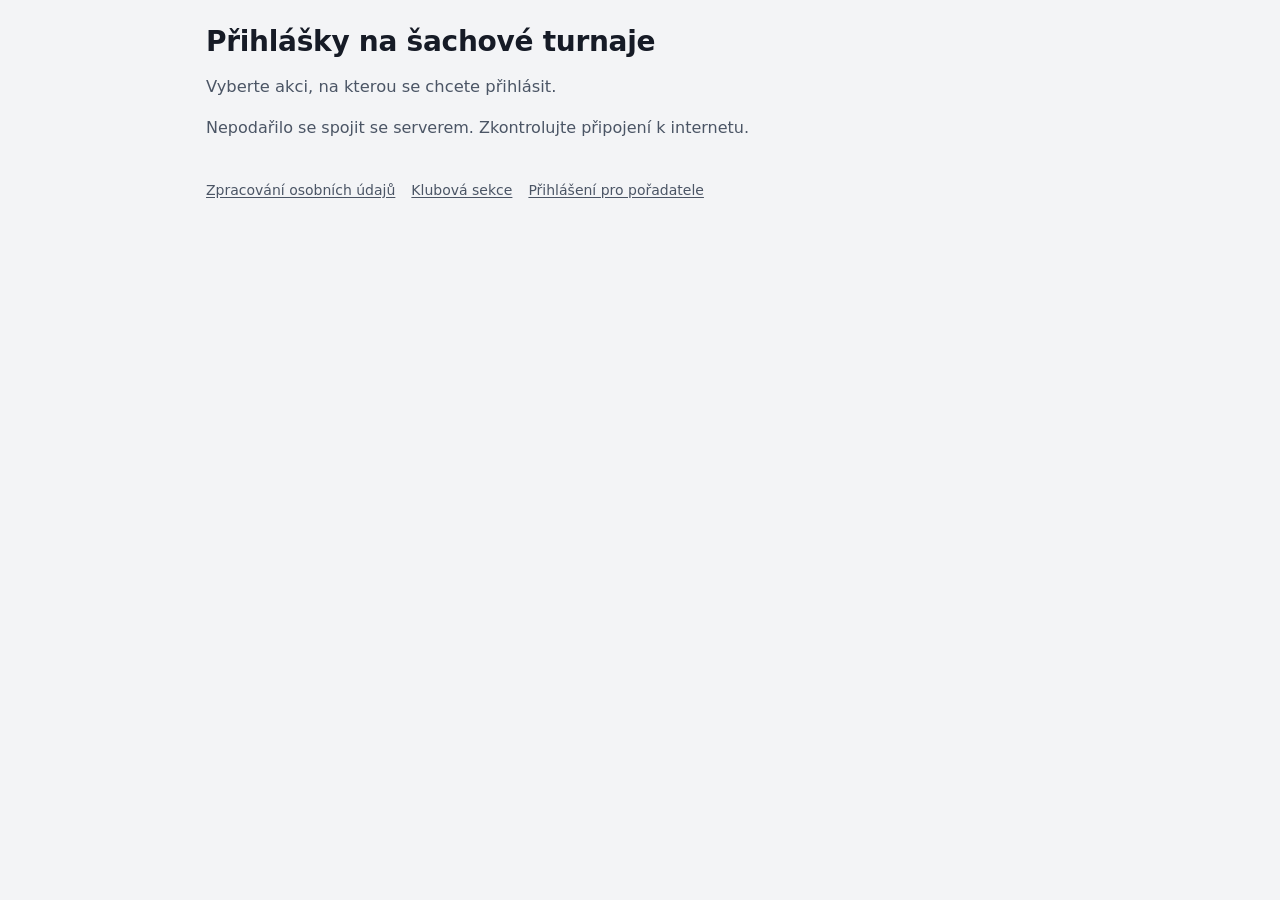
==== commit 07b45a5b: "Klubová sekce jako samostatný přehled, každá soutěž samostatnou akcí, barvy akcí - klub.html: přehle" ====
--- a/docs/index.html
+++ b/docs/index.html
@@ -25,8 +25,10 @@
       <label id="search-wrap" class="home-search" hidden><span class="hp">Hledat akci</span>
         <input id="search" type="search" placeholder="Hledat akci, místo nebo turnaj…" autocomplete="off"></label>
     </div>
+    <div id="legend" class="legend" hidden></div>
     <div id="events"></div>
     <footer class="footer links" id="footer" hidden><a href="ochrana-udaju.html" class="muted">Zpracování osobních údajů</a>
+      <a href="klub.html" class="muted">Klubová sekce</a>
       <a href="admin.html" class="muted">Přihlášení pro pořadatele</a></footer>
   </main>
   <script src="js/api.js"></script>
--- a/docs/style.css
+++ b/docs/style.css
@@ -564,3 +564,72 @@
 }
 .ev-day { white-space: nowrap; }
 @media (max-width: 640px) { .ev-day.long { font-size: 0.88rem; } }
+/* jediná akce v den vyplní celé políčko */
+.cal-cell.single .cal-ev { flex: 1; white-space: normal; overflow: hidden; display: -webkit-box; -webkit-box-orient: vertical;
+  -webkit-line-clamp: 4; line-clamp: 4; text-overflow: clip; padding: 3px 5px; font-weight: 600; line-height: 1.3; }
+@media (max-width: 640px) {
+  .cal-cell.single .cal-ev { height: auto; min-height: 14px; -webkit-line-clamp: unset; }
+}
+
+.finder-clubs { display: flex; flex-wrap: wrap; gap: 6px; align-items: center; }
+.finder-clubs .chip { text-align: left; }
+
+/* editor: pole jen pro klubovou sekci / jen pro běžnou akci */
+#event-form:not(.kind-club) .club-only { display: none; }
+#event-form.kind-club .event-only { display: none; }
+.kind-badge { background: var(--warn-soft); color: var(--warn); box-shadow: inset 0 0 0 1px var(--warn); }
+
+/* klubový termínový kalendář */
+.status-league { background: var(--accent-soft); color: var(--accent); box-shadow: inset 0 0 0 1px var(--accent); }
+.cal-item.state-league .ev-date, .cal-item.state-none .ev-date, .cal-item.state-past .ev-date { background: var(--bg); color: var(--muted); box-shadow: inset 0 0 0 1px var(--border); }
+.cal-item.state-league h3, .cal-item.state-none h3, .cal-item.state-past h3 { font-weight: 600; }
+.cal-item.state-past { opacity: 1; background: var(--bg); }
+.cal-item .ev-actions { min-width: 150px; }
+span.cal-ev { cursor: default; }
+.cal-ev.cal-none, .cal-ev.cal-closed, .cal-ev.cal-past { background: var(--bg); color: var(--text); box-shadow: inset 0 0 0 1px var(--border); }
+.cal-ev.cal-league { background: var(--accent-soft); color: var(--accent); }
+.cal-legend { display: flex; gap: 8px; flex-wrap: wrap; margin: 10px 0 0; }
+.cal-legend .cal-ev { display: inline-block; font-size: 0.8rem; padding: 2px 8px; height: auto; }
+.home-toolbar .check { margin: 0; }
+.admin-table tr.cancelled-soft td { color: var(--muted); background: var(--bg); }
+.cal-admin select { min-width: 160px; }
+.t-cat { display: flex; flex-wrap: wrap; align-items: center; gap: 6px 8px; margin-top: 6px; font-size: 0.9rem; font-weight: 600; }
+.t-cat select { padding: 4px 8px; font-weight: 400; }
+.t-cat .t-cat-warn { flex-basis: 100%; font-weight: 400; }
+
+/* barevná paleta akcí (podle značení termínového kalendáře ÚKŠS) */
+:root {
+  --g-ukss: #1e7b45; --g-sscr: #b3261e; --g-mladez: #a85400; --g-sscrm: #1f5fbf; --g-ostatni: #7b3fb0;
+  --g-on: #ffffff;
+}
+@media (prefers-color-scheme: dark) {
+  :root { --g-ukss: #6fd39b; --g-sscr: #ff8a80; --g-mladez: #ffb36b; --g-sscrm: #8fb6f0; --g-ostatni: #cfa6f5; --g-on: #10131a; }
+}
+.grp-ukss { --g: var(--g-ukss); }
+.grp-sscr { --g: var(--g-sscr); }
+.grp-mladez { --g: var(--g-mladez); }
+.grp-sscrm { --g: var(--g-sscrm); }
+.grp-ostatni { --g: var(--g-ostatni); }
+.ev-row[class*="grp-"] { border-left: 5px solid var(--g); }
+.ev-row[class*="grp-"] .ev-date { background: color-mix(in srgb, var(--g) 14%, var(--card)); color: var(--g); box-shadow: none; }
+.ev-row[class*="grp-"] .ev-date .ev-wd { color: var(--muted); }
+.ev-row.state-none[class*="grp-"], .ev-row.state-league[class*="grp-"] { border-left-style: dashed; }
+.ev-row.state-past { background: var(--bg); }
+.grp-label { color: var(--g); font-weight: 700; }
+.ev-note { color: var(--text); }
+.cal-ev[class*="grp-"] { background: var(--g); color: var(--g-on); }
+.cal-ev[class*="grp-"]:hover { background: var(--g); color: var(--g-on); filter: brightness(1.1); }
+.cal-ev[class*="grp-"].cal-none, .cal-ev[class*="grp-"].cal-league, .cal-ev[class*="grp-"].cal-past, .cal-ev[class*="grp-"].cal-closed, .cal-ev[class*="grp-"].closed {
+  background: color-mix(in srgb, var(--g) 16%, var(--card)); color: var(--text); box-shadow: inset 3px 0 0 var(--g); filter: none;
+}
+.legend { display: flex; flex-wrap: wrap; gap: 6px 8px; align-items: center; margin: 0 0 10px; }
+.legend-chip { display: inline-flex; align-items: center; gap: 6px; font: inherit; font-size: 0.85rem; color: var(--text); background: var(--card);
+  border: 1px solid var(--border); border-radius: 999px; padding: 3px 10px; cursor: pointer; }
+.legend-chip .dot { width: 10px; height: 10px; border-radius: 50%; background: var(--g); }
+.legend-chip:hover { border-color: var(--g); }
+.legend-chip[aria-pressed="true"] { border-color: var(--g); background: color-mix(in srgb, var(--g) 16%, var(--card)); font-weight: 700; }
+.group-dot { display: inline-block; width: 10px; height: 10px; border-radius: 50%; background: var(--g); margin-right: 4px; vertical-align: 0; }
+.seg.tabs { margin: 0 0 12px; }
+.signup-bar { display: flex; flex-wrap: wrap; gap: 8px 16px; align-items: center; padding: 12px 16px; }
+.signup-bar label { display: inline-flex; gap: 8px; align-items: center; font-weight: 600; }
+.cal-admin tr[class*="grp-"] td:first-child { white-space: nowrap; }
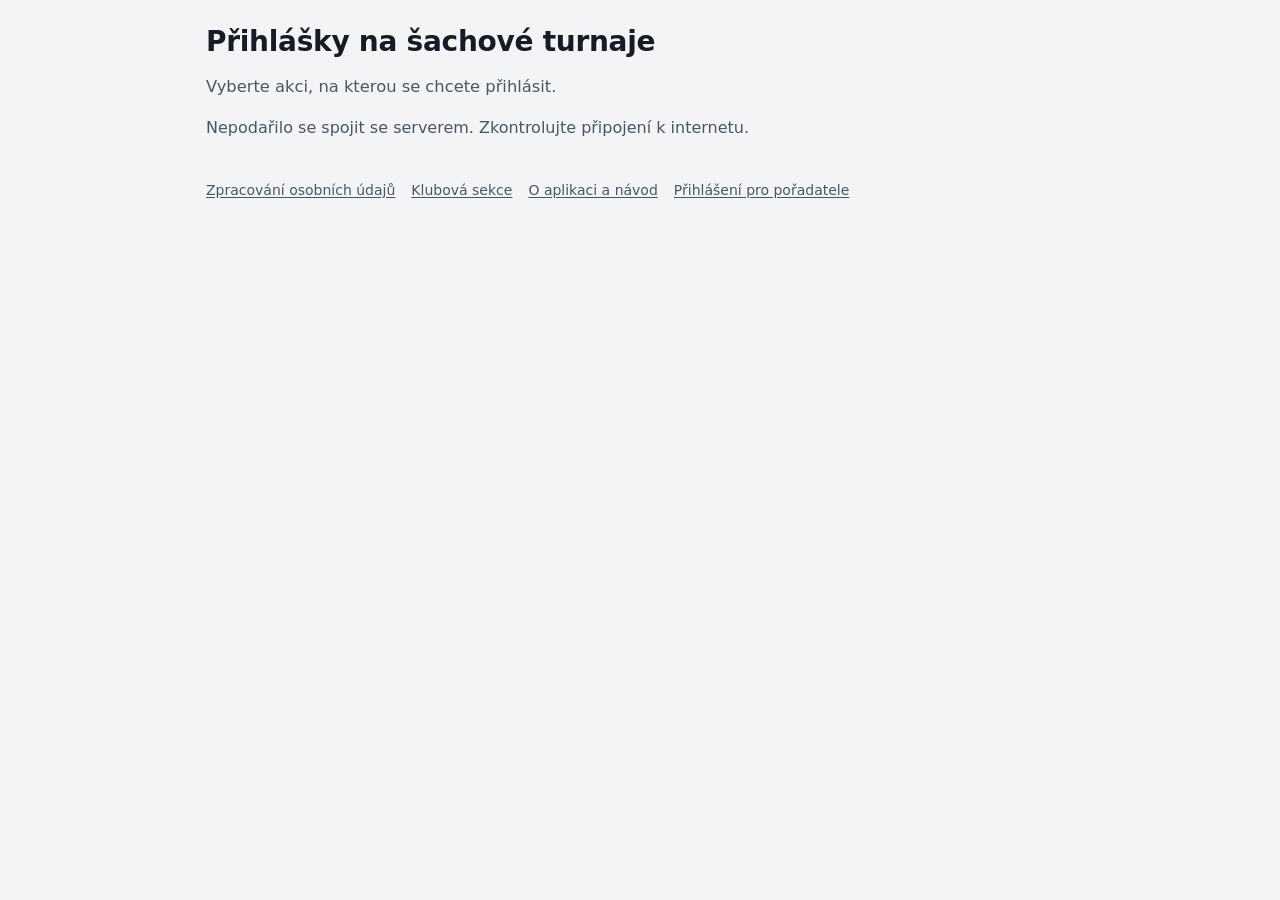
==== commit 73d41ada: "Stránka O aplikaci: návod pro hráče, kluby a pořadatele a seznam změn Co-Authored-By: Claude Opus 5." ====
--- a/docs/index.html
+++ b/docs/index.html
@@ -29,6 +29,7 @@
     <div id="events"></div>
     <footer class="footer links" id="footer" hidden><a href="ochrana-udaju.html" class="muted">Zpracování osobních údajů</a>
       <a href="klub.html" class="muted">Klubová sekce</a>
+      <a href="o-aplikaci.html" class="muted">O aplikaci a návod</a>
       <a href="admin.html" class="muted">Přihlášení pro pořadatele</a></footer>
   </main>
   <script src="js/api.js"></script>
--- a/docs/style.css
+++ b/docs/style.css
@@ -494,6 +494,13 @@
 .prose h2:first-child { margin-top: 0; }
 .prose ul { padding-left: 20px; }
 .prose li + li { margin-top: 6px; }
+.steps-list { padding-left: 22px; }
+.steps-list li + li { margin-top: 6px; }
+.about-toc { margin-top: 12px; }
+.prose h3 { margin-top: 20px; }
+.prose article, .card.prose { scroll-margin-top: 16px; }
+.changelog h3 { font-size: 0.95rem; color: var(--muted); margin: 18px 0 4px; }
+.changelog h3:first-child { margin-top: 4px; }
 .controller { padding: 10px 14px; border-left: 4px solid var(--accent); background: var(--accent-soft); border-radius: 6px; }
 .print-bar .chip { text-decoration: none; }
 .print-bar .chip.active { background: var(--accent); color: var(--accent-text); }
@@ -633,3 +640,28 @@
 .signup-bar { display: flex; flex-wrap: wrap; gap: 8px 16px; align-items: center; padding: 12px 16px; }
 .signup-bar label { display: inline-flex; gap: 8px; align-items: center; font-weight: 600; }
 .cal-admin tr[class*="grp-"] td:first-child { white-space: nowrap; }
+
+/* kalendář po týdnech: vícedenní akce jako souvislý pruh, sobota nejširší */
+.cal { --cal-cols: minmax(0, 1fr) minmax(0, 1fr) minmax(0, 1fr) minmax(0, 1fr) minmax(0, 1fr) minmax(0, 2.1fr) minmax(0, 1.35fr); }
+.cal-wds { display: grid; grid-template-columns: var(--cal-cols); gap: 0 3px; margin-bottom: 3px; }
+.cal-wd.sat { color: var(--accent); }
+.cal-weeks { display: flex; flex-direction: column; gap: 3px; }
+.cal-week { display: grid; grid-template-columns: var(--cal-cols); column-gap: 3px; row-gap: 2px; position: relative; padding-bottom: 4px; min-height: 52px; }
+.cal-day { grid-row: 1 / -1; border: 1px solid var(--border); border-radius: 6px; min-height: 52px; margin-bottom: -4px; }
+.cal-week .cal-num { position: relative; z-index: 1; padding: 2px 6px 0; }
+.cal-week .cal-num.other { color: var(--muted); }
+.cal-day.other { background: var(--bg); }
+.cal-day.sat { background: color-mix(in srgb, var(--accent) 7%, var(--card)); border-color: color-mix(in srgb, var(--accent) 35%, var(--border)); }
+.cal-day.sat.other { background: color-mix(in srgb, var(--accent) 4%, var(--bg)); }
+.cal-day.today { box-shadow: inset 0 0 0 2px var(--accent); }
+.cal-week .cal-num { font-size: 0.78rem; font-weight: 700; }
+.cal-week .cal-ev { position: relative; z-index: 1; margin: 0 3px; font-size: 0.74rem; line-height: 1.35; padding: 1px 6px; border-radius: 4px;
+  white-space: nowrap; overflow: hidden; text-overflow: ellipsis; align-self: start; }
+.cal-week .cal-ev:first-of-type { margin-top: 0; }
+.cal-week .cal-ev.cont-left { border-top-left-radius: 0; border-bottom-left-radius: 0; margin-left: 0; }
+.cal-week .cal-ev.cont-right { border-top-right-radius: 0; border-bottom-right-radius: 0; margin-right: 0; }
+@media (max-width: 640px) {
+  .cal { --cal-cols: minmax(0, 1fr) minmax(0, 1fr) minmax(0, 1fr) minmax(0, 1fr) minmax(0, 1fr) minmax(0, 1.6fr) minmax(0, 1.2fr); }
+  .cal-week, .cal-day { min-height: 40px; }
+  .cal-week .cal-ev { font-size: 0; height: 6px; padding: 0; margin: 0 2px; }
+}
